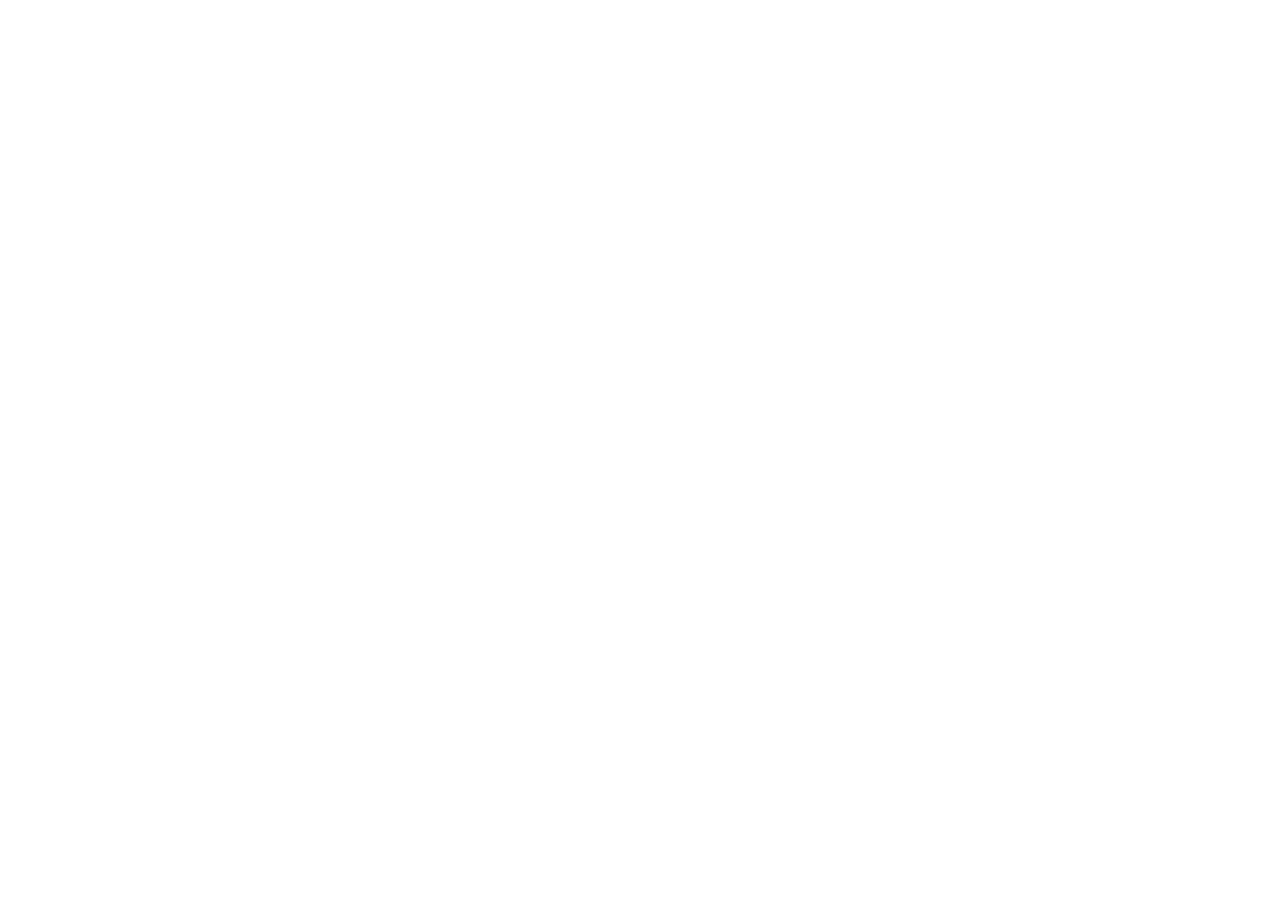
==== library/index.html @ 05c0589c "Create index.html" ====
<!doctype html>
<html lang="zh-CN"><head><meta charset="utf-8"><meta name="viewport" content="width=device-width,initial-scale=1"><title>AI 智库 · 专家库</title><meta http-equiv="refresh" content="0;url=https://ai-thinktank-experts-preview.wumingyu031715.chatgpt.site/library"></head><body><p>正在打开用户端专家库…</p><script>window.location.replace("https://ai-thinktank-experts-preview.wumingyu031715.chatgpt.site/library");</script><p><a href="https://ai-thinktank-experts-preview.wumingyu031715.chatgpt.site/library">点击进入专家库</a></p></body></html>
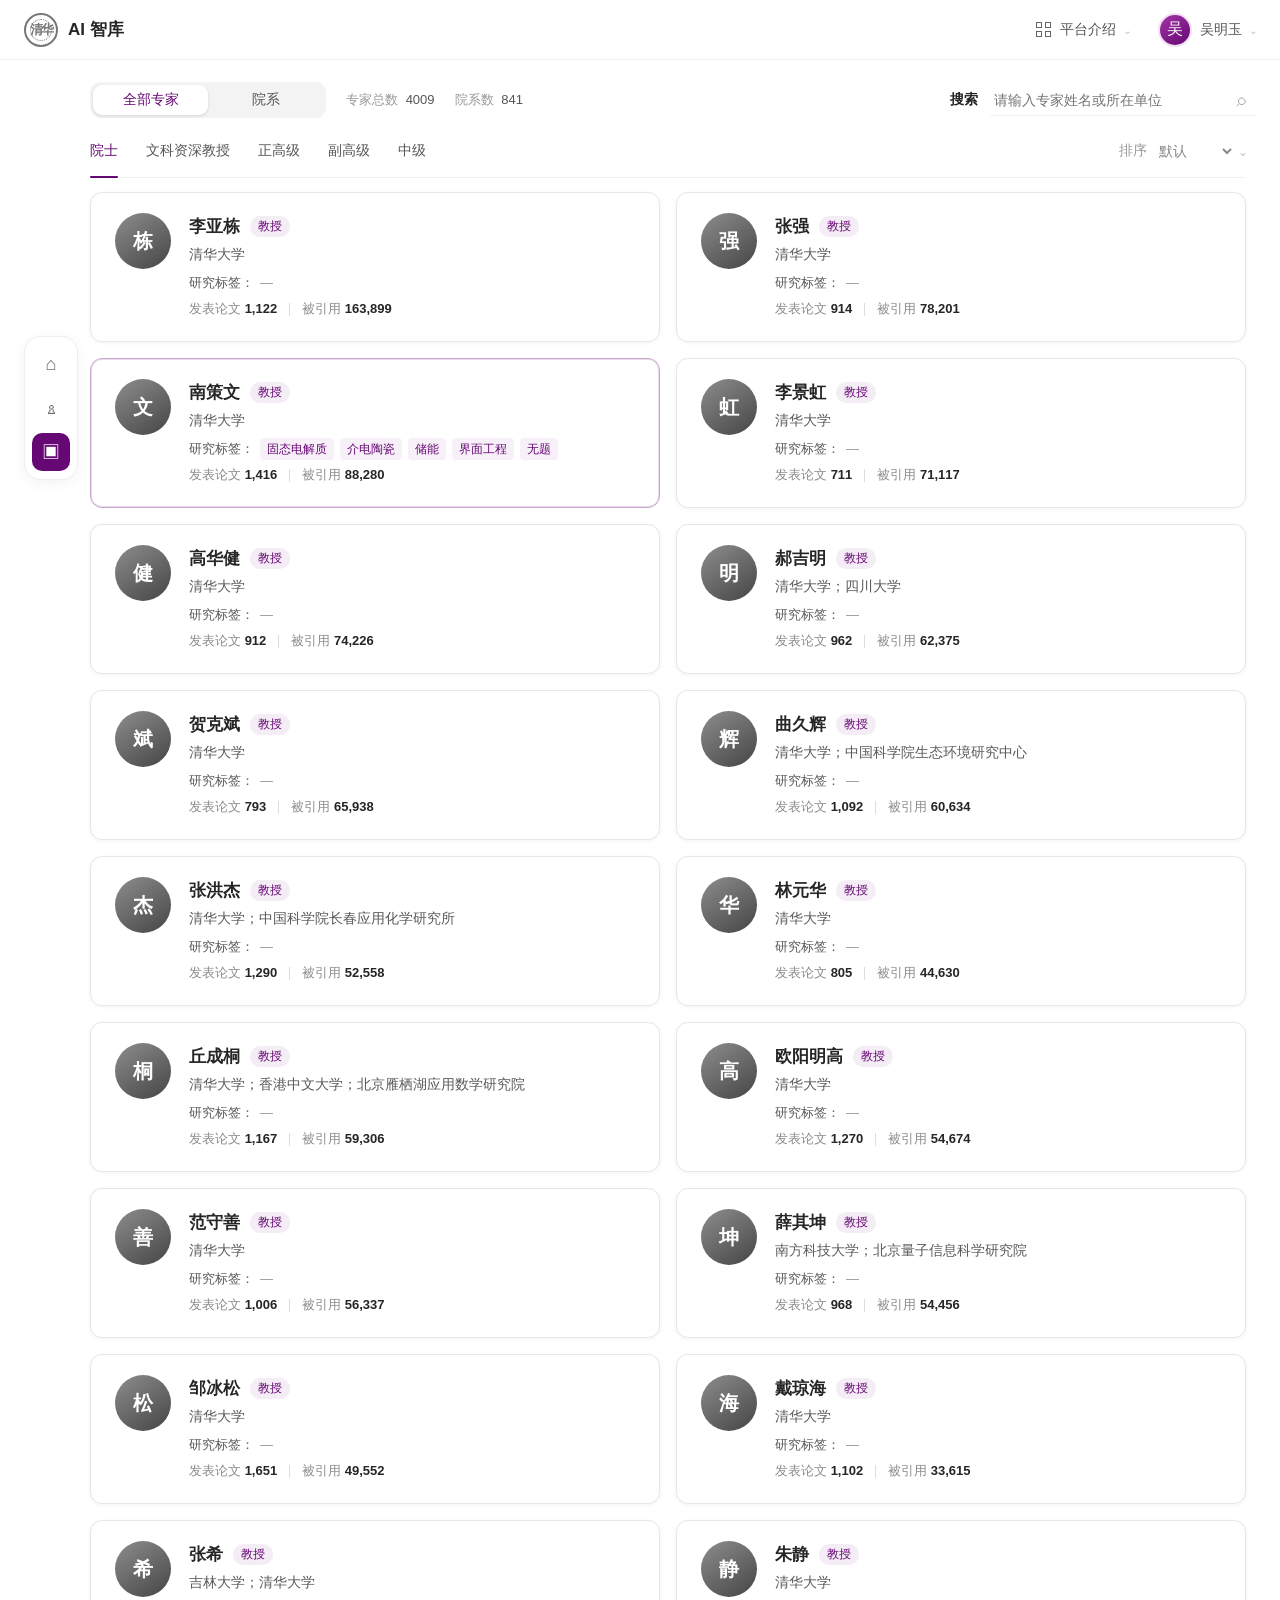
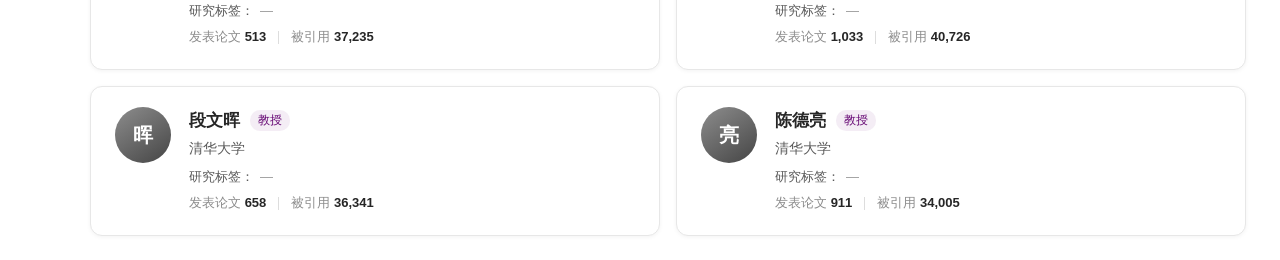
==== commit 2d87af8d: "Add local user library page" ====
--- a/library/index.html
+++ b/library/index.html
@@ -1,2 +1,54 @@
 <!doctype html>
-<html lang="zh-CN"><head><meta charset="utf-8"><meta name="viewport" content="width=device-width,initial-scale=1"><title>AI 智库 · 专家库</title><meta http-equiv="refresh" content="0;url=https://ai-thinktank-experts-preview.wumingyu031715.chatgpt.site/library"></head><body><p>正在打开用户端专家库…</p><script>window.location.replace("https://ai-thinktank-experts-preview.wumingyu031715.chatgpt.site/library");</script><p><a href="https://ai-thinktank-experts-preview.wumingyu031715.chatgpt.site/library">点击进入专家库</a></p></body></html>
+<html lang="zh-CN">
+<head>
+<meta charset="utf-8"><meta name="viewport" content="width=device-width,initial-scale=1">
+<title>专家库 · AI 智库</title>
+<style>
+:root{--brand:#660874;--brand-2:#7a1488;--soft:#f7f0f8;--text:#262626;--muted:#8c8c8c;--line:#ececec;--bg:#fff;--card:#fff;--shadow:0 1px 4px rgba(0,0,0,.05);--font:"PingFang SC","Hiragino Sans GB","Microsoft YaHei",Arial,sans-serif}
+*{box-sizing:border-box}html,body{margin:0;height:100%;font-family:var(--font);color:var(--text);font-size:14px;background:#fff}button,input,select{font:inherit}button{cursor:pointer}a{color:inherit;text-decoration:none}
+.topbar{height:60px;border-bottom:1px solid #eee;display:flex;align-items:center;justify-content:space-between;padding:0 24px;background:#fff;position:sticky;top:0;z-index:20}.brand{display:flex;align-items:center;gap:10px;font-size:17px;font-weight:600}.seal{width:34px;height:34px;border:2px solid #777;border-radius:50%;display:grid;place-items:center;color:#777;font-size:13px;letter-spacing:-2px;position:relative}.seal:after{content:"";position:absolute;inset:4px;border:1px dotted #777;border-radius:50%}.top-actions{display:flex;align-items:center;gap:28px;color:#555}.platform{display:flex;align-items:center;gap:8px}.grid-icon{width:16px;height:16px;display:grid;grid-template-columns:repeat(2,6px);grid-auto-rows:6px;gap:3px}.grid-icon i{border:1.4px solid #666}.user{display:flex;align-items:center;gap:8px}.avatar-sm{width:34px;height:34px;border-radius:50%;background:linear-gradient(145deg,#a235a5,#650774);border:2px solid #f2dff3;color:#fff;display:grid;place-items:center;font-size:16px}.chev{font-size:12px;color:#999}
+.workspace{min-height:calc(100vh - 60px);position:relative;padding:16px 34px 24px 90px;overflow:auto}.side-rail{position:fixed;left:24px;top:336px;width:54px;border:1px solid #eee;border-radius:16px;background:#fff;box-shadow:0 3px 14px rgba(0,0,0,.05);padding:8px 7px;display:flex;flex-direction:column;gap:6px;z-index:10}.rail-btn{width:38px;height:38px;border:0;border-radius:10px;background:#fff;color:#666;display:grid;place-items:center;font-size:18px}.rail-btn:hover{background:#faf4fb;color:var(--brand)}.rail-btn.active{background:var(--brand);color:#fff}.rail-btn svg{width:19px;height:19px}
+.controls{display:flex;align-items:center;gap:20px;height:48px}.segmented{width:236px;height:36px;border-radius:11px;background:#f3f3f4;padding:3px;display:flex}.segmented button{flex:1;border:0;border-radius:9px;background:transparent;color:#555;font-weight:500}.segmented button.active{background:#fff;color:var(--brand);box-shadow:0 1px 3px rgba(0,0,0,.13)}.summary{display:flex;gap:20px;color:#999;font-size:13px}.summary b{color:#555;font-weight:500;margin-left:4px}.searchbox{margin-left:auto;display:flex;align-items:center;gap:12px}.searchbox label{font-weight:600;color:#222}.searchbox input{width:265px;height:32px;border:0;border-bottom:1px solid #f1f1f1;outline:0;padding:0 26px 0 4px;color:#444;background:transparent}.searchbox input:focus{border-color:var(--brand)}.search-icon{margin-left:-30px;color:#aaa;font-size:17px}.rank-row{height:54px;border-bottom:1px solid #f2f2f2;display:flex;align-items:center;gap:28px}.rank-btn{height:32px;border:0;background:transparent;color:#555;padding:0 0;position:relative;font-weight:500}.rank-btn.active{color:var(--brand)}.rank-btn.active:after{content:"";position:absolute;left:0;right:0;bottom:-11px;height:2px;background:var(--brand);border-radius:2px}.sort{margin-left:auto;display:flex;align-items:center;gap:4px;color:#999}.sort select{border:0;background:transparent;color:#888;outline:0;padding:4px}
+.grid{display:grid;grid-template-columns:repeat(2,minmax(420px,1fr));gap:16px;margin:14px 0 0}.expert-card{height:150px;border:1px solid #e7e7e7;border-radius:12px;background:#fff;padding:20px 24px;display:flex;gap:18px;box-shadow:var(--shadow);transition:.18s;cursor:pointer}.expert-card:hover{border-color:#caa4cf;box-shadow:0 4px 12px rgba(102,8,116,.08);transform:translateY(-1px)}.expert-card.selected{border-color:#c6a7ca;box-shadow:0 0 0 1px #e9dced inset}.portrait{width:56px;height:56px;border-radius:50%;object-fit:cover;flex:none;background:#eee}.portrait.fallback{display:grid;place-items:center;color:#fff;font-weight:600;font-size:20px;background:linear-gradient(145deg,#8d8d8d,#454545)}.card-main{min-width:0;flex:1}.name-line{display:flex;align-items:center;gap:10px;height:26px}.name{font-size:17px;font-weight:600}.rank-tag{font-size:12px;color:var(--brand);background:rgba(102,8,116,.07);border-radius:10px;padding:2px 8px;white-space:nowrap}.affil{font-size:14px;line-height:22px;color:#595959;margin-top:4px;white-space:nowrap;overflow:hidden;text-overflow:ellipsis}.tags-line{height:25px;display:flex;align-items:center;gap:6px;color:#595959;font-size:13px;margin-top:5px;white-space:nowrap;overflow:hidden}.tag-label{flex:none}.chip{padding:2px 7px;border-radius:4px;background:#f7f0f8;color:var(--brand);font-size:12px;line-height:18px}.empty-tag{color:#999}.metrics{display:flex;align-items:center;gap:12px;color:#8c8c8c;font-size:13px;margin-top:5px}.metrics strong{color:#262626;font-weight:600}.metrics .divider{width:1px;height:13px;background:#ddd}
+.empty{padding:80px 20px;text-align:center;color:#999}.detail-shell{display:grid;grid-template-columns:minmax(320px,335px) minmax(0,1fr);gap:20px;max-width:1360px;margin:0 auto}.detail-left{min-width:0}.detail-right{min-width:0}.back{border:0;background:none;color:var(--brand);padding:5px 0;margin:0 0 10px;font-size:14px}.profile-card{background:linear-gradient(135deg,#7a1488 0%,#660874 55%,#4f0559 100%);border-radius:12px;padding:16px 20px;color:#fff;min-height:128px;display:flex;gap:16px;align-items:center}.profile-avatar{width:76px;height:96px;border-radius:7px;object-fit:cover;background:rgba(255,255,255,.2);flex:none}.profile-id h1{font-size:24px;margin:0 0 8px;font-weight:600}.profile-id p{margin:4px 0;color:#f5eafa;line-height:22px}.profile-id .white-tag{display:inline-block;background:rgba(255,255,255,.18);padding:2px 8px;border-radius:12px;font-size:12px}.info-section{margin-top:20px}.section-title{font-size:17px;font-weight:600;line-height:28px;border-left:3px solid var(--brand);padding-left:9px;display:flex;justify-content:space-between;align-items:center}.section-text{font-size:14px;line-height:24px;color:#555;margin-top:10px;white-space:pre-line}.section-text.clamp{max-height:220px;overflow:hidden;position:relative}.section-text.clamp:after{content:"";position:absolute;left:0;right:0;bottom:0;height:38px;background:linear-gradient(transparent,#fff)}.more-btn{border:0;background:none;color:var(--brand);font-size:13px;padding:8px 0}.stats-card{border:1px solid var(--line);border-radius:12px;padding:18px 22px;background:#fff}.stats-card h2{margin:0 0 16px;font-size:18px}.stats-grid{display:grid;grid-template-columns:repeat(4,1fr);gap:12px}.stat b{display:block;font-size:22px;color:var(--brand);font-weight:600}.stat span{font-size:12px;color:#999}.detail-panel{border:1px solid var(--line);border-radius:12px;background:#fff;padding:22px;margin-bottom:18px}.detail-panel h2{font-size:18px;margin:0 0 18px;font-weight:600}.detail-tabs{display:flex;gap:28px;border-bottom:1px solid #eee;margin-bottom:16px}.detail-tab{border:0;background:none;padding:0 0 10px;color:#777;position:relative}.detail-tab.active{color:var(--brand);font-weight:600}.detail-tab.active:after{content:"";position:absolute;left:0;right:0;bottom:-1px;height:2px;background:var(--brand)}.result-item{padding:15px 0;border-bottom:1px solid #f1f1f1}.result-item:last-child{border-bottom:0}.result-title{font-weight:600;color:#333;line-height:22px}.result-meta{font-size:13px;color:#999;margin-top:6px;display:flex;gap:18px}.cooperators{display:grid;grid-template-columns:repeat(2,minmax(0,1fr));gap:10px}.cooperator{border:1px solid #f0f0f0;border-radius:10px;padding:12px 14px;display:flex;align-items:center;gap:10px;cursor:pointer}.cooperator:hover{border-color:#caa4cf;background:#fcf9fc}.cooperator .portrait{width:42px;height:42px}.cooperator-info{min-width:0}.cooperator-info b{display:block;font-size:14px}.cooperator-info span{display:block;color:#999;font-size:12px;margin-top:3px}.link-btn{border:0;background:none;color:var(--brand);font-size:13px;padding:12px 0 0}.modal{border:0;border-radius:10px;width:min(640px,calc(100vw - 32px));padding:0;box-shadow:0 12px 42px rgba(0,0,0,.18)}.modal::backdrop{background:rgba(0,0,0,.38)}.modal-head{height:56px;border-bottom:1px solid #eee;padding:0 24px;display:flex;align-items:center;justify-content:space-between}.modal-head h3{margin:0;font-size:16px}.modal-close{border:0;background:none;font-size:24px;color:#999}.modal-body{padding:12px 24px 24px;max-height:620px;overflow:auto}.modal-search{width:100%;height:34px;border:1px solid #ddd;border-radius:6px;padding:0 12px;margin-bottom:12px}.modal-count{color:#999;font-size:13px;margin-bottom:10px}.modal-list{display:flex;flex-direction:column;gap:8px}.modal-person{display:flex;align-items:center;gap:12px;padding:12px 14px;border-radius:10px}.modal-person:hover{background:#faf6fb}.modal-person img,.modal-person .portrait{width:48px;height:48px}.modal-person .grow{flex:1}.modal-person b{display:block}.modal-person span{display:inline-block;color:#999;font-size:12px;margin-top:4px}.pagination{display:flex;justify-content:center;gap:8px;padding-top:16px}.page{border:1px solid #ddd;background:#fff;border-radius:5px;min-width:28px;height:28px;color:#555}.page.active{background:var(--brand);border-color:var(--brand);color:#fff}
+@media(max-width:900px){.workspace{padding:12px 16px}.side-rail{left:12px;top:auto;bottom:20px}.grid{grid-template-columns:1fr}.detail-shell{grid-template-columns:1fr}.detail-left{max-width:none}.top-actions{gap:12px}.platform{display:none}.searchbox input{width:210px}.controls{flex-wrap:wrap;height:auto;gap:12px}.summary{order:3;width:100%}.rank-row{margin-top:8px;overflow:auto}.rank-btn{white-space:nowrap}.cooperators{grid-template-columns:1fr}}
+@media(max-width:560px){.workspace{padding:10px 12px 30px}.topbar{padding:0 14px}.brand{font-size:15px}.top-actions{gap:7px}.user>span:not(.avatar-sm),.user .chev{display:none}.searchbox{width:100%;margin-left:0}.searchbox label{display:none}.searchbox input{width:100%;border:1px solid #eee;border-radius:6px;padding:0 30px 0 10px}.controls{display:grid;grid-template-columns:1fr;gap:10px}.segmented{width:100%}.grid{gap:10px}.expert-card{height:auto;min-height:150px;padding:16px}.detail-panel{padding:16px}.profile-card{padding:14px}.stats-grid{grid-template-columns:repeat(2,1fr);row-gap:18px}}
+</style>
+</head>
+<body>
+<header class="topbar"><div class="brand"><span class="seal">清华</span><span>AI 智库</span></div><div class="top-actions"><div class="platform"><span class="grid-icon"><i></i><i></i><i></i><i></i></span><span>平台介绍</span><span class="chev">⌄</span></div><div class="user"><span class="avatar-sm">吴</span><span>吴明玉</span><span class="chev">⌄</span></div></div></header>
+<div id="app"></div>
+<script>
+const experts=[{"id":"1","name":"李亚栋","rank":"教授","affiliation":"清华大学","tags":[],"pubs":"1,122","cites":"163,899"},{"id":"2","name":"张强","rank":"教授","affiliation":"清华大学","tags":[],"pubs":"914","cites":"78,201"},{"id":"3","name":"南策文","rank":"教授","affiliation":"清华大学","tags":["固态电解质","介电陶瓷","储能","界面工程","无题"],"pubs":"1,416","cites":"88,280"},{"id":"4","name":"李景虹","rank":"教授","affiliation":"清华大学","tags":[],"pubs":"711","cites":"71,117"},{"id":"5","name":"高华健","rank":"教授","affiliation":"清华大学","tags":[],"pubs":"912","cites":"74,226"},{"id":"6","name":"郝吉明","rank":"教授","affiliation":"清华大学；四川大学","tags":[],"pubs":"962","cites":"62,375"},{"id":"7","name":"贺克斌","rank":"教授","affiliation":"清华大学","tags":[],"pubs":"793","cites":"65,938"},{"id":"8","name":"曲久辉","rank":"教授","affiliation":"清华大学；中国科学院生态环境研究中心","tags":[],"pubs":"1,092","cites":"60,634"},{"id":"9","name":"张洪杰","rank":"教授","affiliation":"清华大学；中国科学院长春应用化学研究所","tags":[],"pubs":"1,290","cites":"52,558"},{"id":"10","name":"林元华","rank":"教授","affiliation":"清华大学","tags":[],"pubs":"805","cites":"44,630"},{"id":"11","name":"丘成桐","rank":"教授","affiliation":"清华大学；香港中文大学；北京雁栖湖应用数学研究院","tags":[],"pubs":"1,167","cites":"59,306"},{"id":"12","name":"欧阳明高","rank":"教授","affiliation":"清华大学","tags":[],"pubs":"1,270","cites":"54,674"},{"id":"13","name":"范守善","rank":"教授","affiliation":"清华大学","tags":[],"pubs":"1,006","cites":"56,337"},{"id":"14","name":"薛其坤","rank":"教授","affiliation":"南方科技大学；北京量子信息科学研究院","tags":[],"pubs":"968","cites":"54,456"},{"id":"15","name":"邹冰松","rank":"教授","affiliation":"清华大学","tags":[],"pubs":"1,651","cites":"49,552"},{"id":"16","name":"戴琼海","rank":"教授","affiliation":"清华大学","tags":[],"pubs":"1,102","cites":"33,615"},{"id":"17","name":"张希","rank":"教授","affiliation":"吉林大学；清华大学","tags":[],"pubs":"513","cites":"37,235"},{"id":"18","name":"朱静","rank":"教授","affiliation":"清华大学","tags":[],"pubs":"1,033","cites":"40,726"},{"id":"19","name":"段文晖","rank":"教授","affiliation":"清华大学","tags":[],"pubs":"658","cites":"36,341"},{"id":"20","name":"陈德亮","rank":"教授","affiliation":"清华大学","tags":[],"pubs":"911","cites":"34,005"},{"id":"21","name":"赵玉芬","rank":"教授","affiliation":"厦门大学；清华大学","tags":[],"pubs":"1,614","cites":"32,054"},{"id":"22","name":"饶子和","rank":"教授","affiliation":"清华大学","tags":[],"pubs":"803","cites":"36,954"},{"id":"23","name":"段路明","rank":"讲座教授","affiliation":"清华大学","tags":[],"pubs":"473","cites":"43,564"},{"id":"24","name":"王晓东","rank":"研究员","affiliation":"北京生命科学研究所；清华大学","tags":[],"pubs":"237","cites":"88,926"},{"id":"25","name":"李龙土","rank":"教授","affiliation":"清华大学","tags":[],"pubs":"1,371","cites":"34,564"},{"id":"26","name":"杨振宁","rank":"名誉教授","affiliation":"清华大学","tags":[],"pubs":"288","cites":"52,585"},{"id":"27","name":"胡事民","rank":"教授","affiliation":"清华大学","tags":[],"pubs":"551","cites":"30,936"},{"id":"28","name":"雒建斌","rank":"长聘教授","affiliation":"清华大学","tags":[],"pubs":"714","cites":"20,248"},{"id":"29","name":"张亚勤","rank":"教授","affiliation":"清华大学","tags":[],"pubs":"430","cites":"21,984"},{"id":"30","name":"江亿","rank":"教授","affiliation":"清华大学","tags":[],"pubs":"740","cites":"17,935"},{"id":"31","name":"杨万泰","rank":"教授","affiliation":"清华大学；北京化工大学","tags":[],"pubs":"908","cites":"20,099"},{"id":"32","name":"程京","rank":"讲席教授","affiliation":"清华大学；博奥生物集团有限公司","tags":[],"pubs":"433","cites":"20,598"},{"id":"33","name":"周济","rank":"教授","affiliation":"清华大学","tags":[],"pubs":"875","cites":"19,816"},{"id":"34","name":"王梅祥","rank":"教授","affiliation":"清华大学","tags":[],"pubs":"384","cites":"15,579"},{"id":"35","name":"邱勇","rank":"教授","affiliation":"清华大学","tags":[],"pubs":"417","cites":"18,602"},{"id":"36","name":"李克强","rank":"特聘教授","affiliation":"清华大学；国家智能网联汽车创新中心","tags":[],"pubs":"781","cites":"18,774"},{"id":"37","name":"谢道昕","rank":"教授","affiliation":"清华大学","tags":[],"pubs":"146","cites":"19,245"},{"id":"38","name":"姜培学","rank":"教授","affiliation":"清华大学","tags":[],"pubs":"569","cites":"13,985"},{"id":"39","name":"金涌","rank":"教授","affiliation":"清华大学","tags":[],"pubs":"815","cites":"16,000"},{"id":"40","name":"郑泉水","rank":"教授","affiliation":"清华大学","tags":[],"pubs":"422","cites":"16,720"},{"id":"41","name":"张钹","rank":"教授","affiliation":"清华大学","tags":[],"pubs":"495","cites":"14,768"},{"id":"42","name":"钱易","rank":"教授","affiliation":"清华大学","tags":[],"pubs":"376","cites":"12,214"},{"id":"43","name":"范维澄","rank":"教授","affiliation":"清华大学；中国科学技术大学；武汉理工大学","tags":[],"pubs":"452","cites":"11,142"},{"id":"44","name":"董家鸿","rank":"教授","affiliation":"北京清华长庚医院肝胆外科","tags":[],"pubs":"1,206","cites":"16,289"},{"id":"45","name":"顾秉林","rank":"教授","affiliation":"清华大学","tags":[],"pubs":"471","cites":"14,393"},{"id":"46","name":"杨卫","rank":"教授","affiliation":"浙江大学","tags":[],"pubs":"346","cites":"11,380"},{"id":"47","name":"过增元","rank":"教授","affiliation":"清华大学；密西根州立大学","tags":[],"pubs":"504","cites":"14,249"},{"id":"48","name":"王光谦","rank":"教授","affiliation":"清华大学","tags":[],"pubs":"582","cites":"11,449"},{"id":"49","name":"姚期智","rank":"教授","affiliation":"清华大学","tags":[],"pubs":"198","cites":"37,560"},{"id":"50","name":"尤政","rank":"教授","affiliation":"清华大学","tags":[],"pubs":"653","cites":"12,929"}];
+const avatarUrls=["https://static.aminer.cn/upload/avatar/1512/200/655/5429fe71dabfae5848a85f9d_0.jpg","https://static.aminer.cn/upload/avatar/1576/584/567/540883b8dabfae8faa64a46c_0.jpg","https://static.aminer.cn/upload/avatar/441/373/287/53f439dbdabfaee0d9b845bc_0.jpg","https://static.aminer.cn/upload/avatar/857/1241/1190/5440d432dabfae7f9b3565e8_0.jpg","https://static.aminer.cn/upload/avatar/234/961/134/542add26dabfae61d49ab46b_0.jpg","https://static.aminer.cn/upload/avatar/1469/433/859/5429a536dabfaec70819fa5b_0.png","https://static.aminer.cn/upload/avatar/730/422/1749/56063a8e45ce1e595e983a93_0.png","https://static.aminer.cn/upload/avatar/639/172/261/54451b75dabfae862da06d6d_0.jpg"];
+const defaultTags=['固态电解质','介电陶瓷','储能','界面工程','无题'];
+const cooperators=[['林元华','合作567','教授'],['沈洋','合作226','教授'],['马静','合作173','副教授'],['谷林','合作55','教授'],['李敬锋','合作31','教授'],['易迪','合作31','副教授'],['党智敏','合作28','教授'],['何金良','合作26','特聘教授'],['任耀宇','合作22','助理研究员'],['于浦','合作21','教授'],['张薛','合作18','助理研究员'],['任伟斌','合作14','助理研究员']];
+const research=[
+ ['Ultrahigh Energy Storage in High-Entropy Ceramic Capacitors with Polymorphic Relaxor Phase','引用 79 · 发表时间 —'],
+ ['Effects of Anisotropy, Aspect Ratio, and Nonstraightness of Carbon Nanotubes on Thermal Conductivity of Carbon Nanotube Composites','引用 268 · 发表时间 —'],
+ ['Preparation of Tio2-Enriched Cacu3mn0.1ti3.9o12 Ceramics and Their Dielectric Properties','引用 15 · 发表时间 —'],
+ ['Magnetic and Electrical Properties of (mn, La)‐Codoped SrTiO3 Thin Films','引用 26 · 发表时间 —'],
+ ['High Dielectric Permittivity Behavior in Cu-Doped Catio3','引用 19 · 发表时间 —'],
+ ['Sintering Temperature Dependence of Grain Boundary Resistivity in a Rare‐Earth‐Doped ZnO Varistor','引用 67 · 发表时间 —'],
+ ['Influence of Al2o3 Additive on the Dielectric Behavior and Energy Density of Ba0.5sr0.5tio3 Ceramics','引用 22 · 发表时间 —']
+];
+let state={view:'library',search:'',rank:'院士',sort:'default',selected:'3',expanded:{},resultTab:'论文著作',cooperatorOpen:false,cooperatorPage:1,cooperatorSearch:'',moreResults:false};
+function pathBase(){return location.pathname.includes('/expert/library')?'/expert/library/':'/library/'}
+function avatar(name,i,cls='portrait'){const url=avatarUrls[i%avatarUrls.length];return url?`<img class="${cls}" src="${url}" alt="${name}" onerror="this.replaceWith(Object.assign(document.createElement('span'),{className:'${cls} fallback',textContent:'${name.slice(-1)}'}))">`:`<span class="${cls} fallback">${name.slice(-1)}</span>`}
+function filtered(){let list=experts.slice();const q=state.search.trim().toLowerCase();if(q)list=list.filter(e=>(e.name+e.affiliation+e.tags.join('')).toLowerCase().includes(q));if(state.rank==='院士')list=list.slice(0,20);if(state.sort==='pubs')list.sort((a,b)=>parseInt(b.pubs.replace(/,/g,''))-parseInt(a.pubs.replace(/,/g,'')));if(state.sort==='cites')list.sort((a,b)=>parseInt(b.cites.replace(/,/g,''))-parseInt(a.cites.replace(/,/g,'')));return list}
+function render(){if(state.view==='detail')renderDetail();else renderLibrary();}
+function renderLibrary(){const list=filtered();document.title='专家库 · AI 智库';document.getElementById('app').innerHTML=`<div class="workspace"><nav class="side-rail"><button class="rail-btn" title="首页">⌂</button><button class="rail-btn" title="推荐">♙</button><button class="rail-btn active" title="专家库">▣</button></nav><main><div class="controls"><div class="segmented"><button class="active" data-page="expert">全部专家</button><button data-page="department">院系</button></div><div class="summary"><span>专家总数 <b>4009</b></span><span>院系数 <b>841</b></span></div><div class="searchbox"><label>搜索</label><input id="search" value="${escapeHtml(state.search)}" placeholder="请输入专家姓名或所在单位"><span class="search-icon">⌕</span></div></div><div class="rank-row"><button class="rank-btn ${state.rank==='院士'?'active':''}" data-rank="院士">院士</button><button class="rank-btn ${state.rank==='文科资深教授'?'active':''}" data-rank="文科资深教授">文科资深教授</button><button class="rank-btn ${state.rank==='正高级'?'active':''}" data-rank="正高级">正高级</button><button class="rank-btn ${state.rank==='副高级'?'active':''}" data-rank="副高级">副高级</button><button class="rank-btn ${state.rank==='中级'?'active':''}" data-rank="中级">中级</button><div class="sort">排序<select id="sort"><option value="default" ${state.sort==='default'?'selected':''}>默认</option><option value="pubs" ${state.sort==='pubs'?'selected':''}>成果数量</option><option value="cites" ${state.sort==='cites'?'selected':''}>引用数量</option></select>⌄</div></div><div class="grid">${list.length?list.map(cardHtml).join(''):'<div class="empty">没有找到匹配的专家</div>'}</div></main></div>`;bindLibrary();}
+function cardHtml(e){const tags=e.id==='3'?defaultTags:e.tags;return `<article class="expert-card ${e.id===state.selected?'selected':''}" data-id="${e.id}">${avatar(e.name,parseInt(e.id)-1)}<div class="card-main"><div class="name-line"><span class="name">${e.name}</span><span class="rank-tag">${e.rank}</span></div><div class="affil">${e.affiliation}</div><div class="tags-line"><span class="tag-label">研究标签：</span>${tags.length?tags.slice(0,5).map(t=>`<span class="chip">${t}</span>`).join(''):'<span class="empty-tag">—</span>'}</div><div class="metrics"><span>发表论文 <strong>${e.pubs}</strong></span><span class="divider"></span><span>被引用 <strong>${e.cites}</strong></span></div></div></article>`}
+function bindLibrary(){document.querySelectorAll('.expert-card').forEach(x=>x.onclick=()=>openDetail(x.dataset.id));document.getElementById('search').oninput=e=>{state.search=e.target.value;renderLibrary();const el=document.getElementById('search');el.focus();el.setSelectionRange(el.value.length,el.value.length)};document.getElementById('sort').onchange=e=>{state.sort=e.target.value;renderLibrary()};document.querySelectorAll('[data-rank]').forEach(b=>b.onclick=()=>{state.rank=b.dataset.rank;renderLibrary()});document.querySelector('[data-page="department"]').onclick=()=>{state.search='';state.rank='';document.querySelector('.grid').innerHTML='<div class="empty">院系目录正在整理中，敬请期待</div>'}}
+function openDetail(id){state.view='detail';state.selected=id;state.expanded={};state.resultTab='论文著作';state.moreResults=false;history.pushState({id},'',pathBase()+'?id='+id);render()}
+function detailExpert(){return experts.find(e=>e.id===state.selected)||experts[2]}
+function renderDetail(){const e=detailExpert();document.title=`${e.name} · AI 智库`;const expanded=!!state.expanded.profile;document.getElementById('app').innerHTML=`<div class="workspace"><nav class="side-rail"><button class="rail-btn" title="首页">⌂</button><button class="rail-btn" title="推荐">♙</button><button class="rail-btn active" title="专家库">▣</button></nav><main><div class="detail-shell"><section class="detail-left"><button class="back" id="back">‹ 返回专家库</button><div class="profile-card">${avatar(e.name,parseInt(e.id)-1,'profile-avatar')}<div class="profile-id"><h1>${e.name}</h1><span class="white-tag">${e.rank}</span><p>${e.affiliation}</p><p>清华大学专家库</p></div></div>${sectionHtml('个人简介',` ${e.name}，材料科学家，中国科学院院士、发展中国家科学院院士，长期从事功能复合材料和陶瓷材料的研究，侧重材料物理与基础方面。\n\n主要研究方向包括固态电解质、介电陶瓷、储能材料与界面工程。`,expanded,'profile')}${sectionHtml('教育背景','1978—1982年，华东理工大学，学士；1982—1985年，华东理工大学，硕士学位；1988—1992年，武汉理工大学，博士学位。',!!state.expanded.edu,'edu')}${sectionHtml('工作经历','1999年至今，清华大学教授、博士生导师；曾任材料科学与工程研究院院长。',!!state.expanded.work,'work')}<div class="info-section"><div class="section-title">社会兼职</div><div class="section-text">暂无内容</div></div><div class="info-section"><div class="section-title">所获荣誉</div><div class="section-text">暂无内容</div></div></section><section class="detail-right"><div class="stats-card"><h2>作者统计</h2><div class="stats-grid"><div class="stat"><b>${e.pubs}</b><span>发表论文</span></div><div class="stat"><b>${e.cites}</b><span>被引用</span></div><div class="stat"><b>109</b><span>论文著作</span></div><div class="stat"><b>12</b><span>合作人员</span></div></div></div><div class="detail-panel" style="margin-top:18px"><div style="display:flex;justify-content:space-between;align-items:center"><h2>研究标签</h2><span class="muted">${e.tags.length||5} 个标签</span></div><div class="tags-line" style="height:auto;white-space:normal;overflow:visible;gap:8px">${(e.id==='3'?defaultTags:e.tags.length?e.tags:['材料科学','人工智能','交叉研究']).map(t=>`<span class="chip">${t}</span>`).join('')}</div></div><div class="detail-panel"><div style="display:flex;justify-content:space-between;align-items:center"><h2>智库研究合作人员</h2><button class="link-btn" id="morePeople">查看更多 →</button></div><div class="cooperators">${cooperators.slice(0,4).map((c,i)=>cooperatorHtml(c,i)).join('')}</div></div><div class="detail-panel"><h2>研究成果</h2><div class="detail-tabs">${['政策报告','参与项目','论文著作'].map(t=>`<button class="detail-tab ${state.resultTab===t?'active':''}" data-result="${t}">${t}<small style="margin-left:5px;color:#999">${t==='论文著作'?'109':t==='参与项目'?'1':'2'}</small></button>`).join('')}</div><div>${research.slice(0,state.moreResults?research.length:5).map(r=>`<div class="result-item"><div class="result-title">${r[0]}</div><div class="result-meta">${r[1]}</div></div>`).join('')}</div>${!state.moreResults?'<button class="link-btn" id="moreResults">加载更多</button>':'<button class="link-btn" id="collapseResults">收起</button>'}</div></section></div></main></div>`;bindDetail();}
+function sectionHtml(title,text,open,key){return `<div class="info-section"><div class="section-title">${title}</div><div class="section-text ${open?'':'clamp'}">${text}</div><button class="more-btn" data-section="${key}">${open?'收起':'展开全部'}</button></div>`}
+function cooperatorHtml(c,i){return `<div class="cooperator">${avatar(c[0],i)}<div class="cooperator-info"><b>${c[0]}</b><span>${c[1]} · ${c[2]}</span></div></div>`}
+function bindDetail(){document.getElementById('back').onclick=()=>{history.pushState({},'',pathBase());state.view='library';render()};document.querySelectorAll('[data-section]').forEach(b=>b.onclick=()=>{const k=b.dataset.section;state.expanded[k]=!state.expanded[k];renderDetail()});document.querySelectorAll('[data-result]').forEach(b=>b.onclick=()=>{state.resultTab=b.dataset.result;state.moreResults=false;renderDetail()});document.getElementById('morePeople').onclick=()=>{state.cooperatorOpen=true;showCooperators()};const mr=document.getElementById('moreResults');if(mr)mr.onclick=()=>{state.moreResults=true;renderDetail()};const cr=document.getElementById('collapseResults');if(cr)cr.onclick=()=>{state.moreResults=false;renderDetail()}}
+function showCooperators(){if(document.getElementById('coopModal'))document.getElementById('coopModal').remove();const d=document.createElement('dialog');d.id='coopModal';d.className='modal';d.innerHTML=`<div class="modal-head"><h3>智库研究合作人员</h3><button class="modal-close">×</button></div><div class="modal-body"><input class="modal-search" placeholder="搜索合作人员姓名" value="${escapeHtml(state.cooperatorSearch)}"><div class="modal-count">共 ${cooperators.length} 位合作人员</div><div class="modal-list" id="modalList"></div><div class="pagination"><button class="page active">1</button><button class="page">2</button><button class="page">3</button></div></div>`;document.body.appendChild(d);const renderPeople=()=>{const q=d.querySelector('.modal-search').value.trim();const arr=cooperators.filter(x=>!q||x[0].includes(q));d.querySelector('#modalList').innerHTML=arr.slice((state.cooperatorPage-1)*5,state.cooperatorPage*5).map((c,i)=>`<div class="modal-person">${avatar(c[0],i,'portrait')}<div class="grow"><b>${c[0]}</b><span>${c[1]} · ${c[2]}</span></div></div>`).join('')||'<div class="empty">没有找到合作人员</div>'};d.querySelector('.modal-close').onclick=()=>d.close();d.querySelector('.modal-search').oninput=renderPeople;d.querySelectorAll('.page').forEach((p,i)=>p.onclick=()=>{state.cooperatorPage=i+1;d.querySelectorAll('.page').forEach(x=>x.classList.remove('active'));p.classList.add('active');renderPeople()});d.addEventListener('close',()=>d.remove());d.showModal();renderPeople()}
+function escapeHtml(s){return String(s).replace(/[&<>"']/g,c=>({'&':'&amp;','<':'&lt;','>':'&gt;','"':'&quot;',"'":'&#39;'}[c]))}
+window.onpopstate=()=>{const id=new URLSearchParams(location.search).get('id');state.view=id?'detail':'library';state.selected=id||'3';render()};
+const initialId=new URLSearchParams(location.search).get('id');if(initialId){state.view='detail';state.selected=initialId}render();
+</script>
+</body></html>
